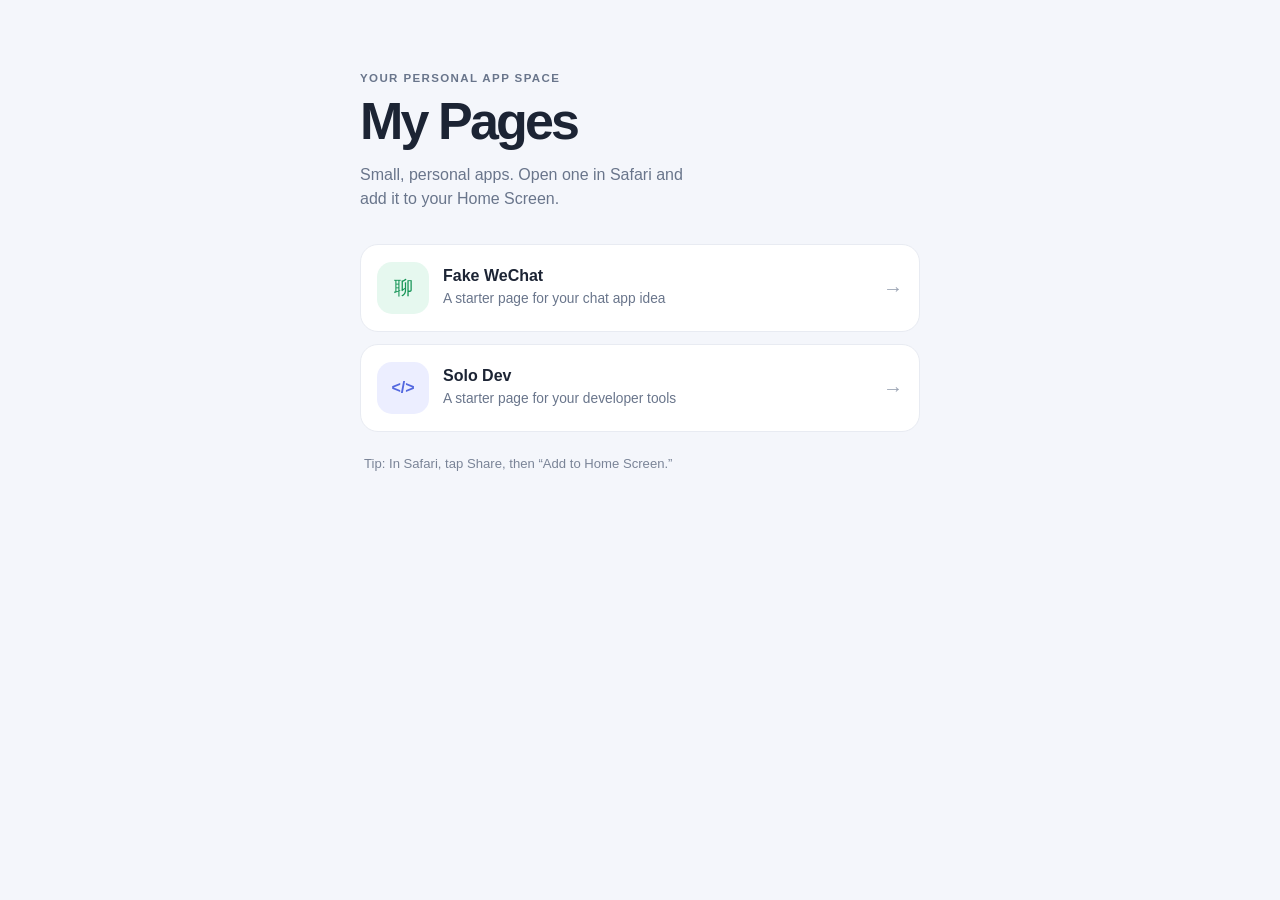
==== index.html @ 05540ae4 "add initial pages" ====
<!doctype html>
<html lang="en">
  <head>
    <meta charset="utf-8">
    <meta name="viewport" content="width=device-width, initial-scale=1">
    <meta name="theme-color" content="#f4f6fb">
    <meta name="apple-mobile-web-app-capable" content="yes">
    <meta name="apple-mobile-web-app-title" content="My Pages">
    <meta name="apple-mobile-web-app-status-bar-style" content="default">
    <title>My Pages</title>
    <link rel="stylesheet" href="styles.css">
  </head>
  <body>
    <main class="page">
      <header class="page-header">
        <p class="eyebrow">YOUR PERSONAL APP SPACE</p>
        <h1>My Pages</h1>
        <p class="intro">Small, personal apps. Open one in Safari and add it to your Home Screen.</p>
      </header>

      <nav class="app-list" aria-label="Your apps">
        <a class="app-card" href="fake-wechat/">
          <span class="app-icon app-icon-chat" aria-hidden="true">聊</span>
          <span class="app-copy">
            <strong>Fake WeChat</strong>
            <span>A starter page for your chat app idea</span>
          </span>
          <span class="arrow" aria-hidden="true">→</span>
        </a>
        <a class="app-card" href="solo-dev/">
          <span class="app-icon app-icon-dev" aria-hidden="true">&lt;/&gt;</span>
          <span class="app-copy">
            <strong>Solo Dev</strong>
            <span>A starter page for your developer tools</span>
          </span>
          <span class="arrow" aria-hidden="true">→</span>
        </a>
      </nav>

      <p class="hint">Tip: In Safari, tap Share, then “Add to Home Screen.”</p>
    </main>
  </body>
</html>
---- styles.css ----
:root {
  color-scheme: light;
  font-family: -apple-system, BlinkMacSystemFont, "Segoe UI", sans-serif;
  color: #1c2434;
  background: #f4f6fb;
  font-synthesis: none;
  text-rendering: optimizeLegibility;
}

* {
  box-sizing: border-box;
}

body {
  min-width: 320px;
  min-height: 100vh;
  margin: 0;
  padding: 48px 20px;
}

.page {
  width: min(100%, 560px);
  margin: 0 auto;
}

.page-header {
  margin: 24px 0 32px;
}

.eyebrow {
  margin: 0 0 10px;
  color: #69758b;
  font-size: 0.72rem;
  font-weight: 700;
  letter-spacing: 0.12em;
}

h1 {
  margin: 0;
  font-size: clamp(2.25rem, 9vw, 3.25rem);
  letter-spacing: -0.055em;
  line-height: 1.05;
}

.intro {
  max-width: 38ch;
  margin: 14px 0 0;
  color: #69758b;
  font-size: 1rem;
  line-height: 1.55;
}

.app-list {
  display: grid;
  gap: 12px;
}

.app-card {
  display: flex;
  align-items: center;
  gap: 14px;
  min-height: 88px;
  padding: 16px;
  border: 1px solid #e8ebf2;
  border-radius: 18px;
  background: #fff;
  color: inherit;
  text-decoration: none;
  transition: transform 140ms ease, box-shadow 140ms ease;
}

.app-card:hover {
  transform: translateY(-2px);
  box-shadow: 0 10px 24px rgb(34 48 78 / 8%);
}

.app-card:focus-visible,
.back-link:focus-visible {
  outline: 3px solid #7189f5;
  outline-offset: 3px;
}

.app-icon,
.placeholder-icon {
  display: grid;
  flex: 0 0 auto;
  width: 52px;
  height: 52px;
  place-items: center;
  border-radius: 15px;
  font-size: 1.2rem;
  font-weight: 700;
}

.app-icon-chat {
  background: #e6f8ef;
  color: #159456;
}

.app-icon-dev {
  background: #eceeff;
  color: #5368df;
  font-size: 1rem;
}

.app-copy {
  display: grid;
  gap: 5px;
}

.app-copy strong {
  font-size: 1rem;
}

.app-copy span {
  color: #69758b;
  font-size: 0.86rem;
  line-height: 1.35;
}

.arrow {
  margin-left: auto;
  color: #9aa3b3;
  font-size: 1.25rem;
}

.hint {
  margin: 22px 4px 0;
  color: #7a8497;
  font-size: 0.82rem;
  line-height: 1.5;
}

.app-page {
  padding-top: 8px;
}

.back-link {
  color: #5368df;
  font-size: 0.9rem;
  font-weight: 600;
  text-decoration: none;
}

.placeholder {
  display: grid;
  justify-items: start;
  gap: 12px;
  padding: 24px;
  border: 1px solid #e8ebf2;
  border-radius: 18px;
  background: #fff;
}

.placeholder-icon {
  width: 60px;
  height: 60px;
  border-radius: 18px;
}

.placeholder h2 {
  margin: 8px 0 0;
  font-size: 1.2rem;
}

.placeholder p {
  max-width: 38ch;
  margin: 0;
  color: #69758b;
  line-height: 1.55;
}

@media (max-width: 480px) {
  body {
    padding: 30px 18px;
  }
}

@media (prefers-reduced-motion: reduce) {
  *,
  *::before,
  *::after {
    scroll-behavior: auto !important;
    transition-duration: 0.01ms !important;
  }
}
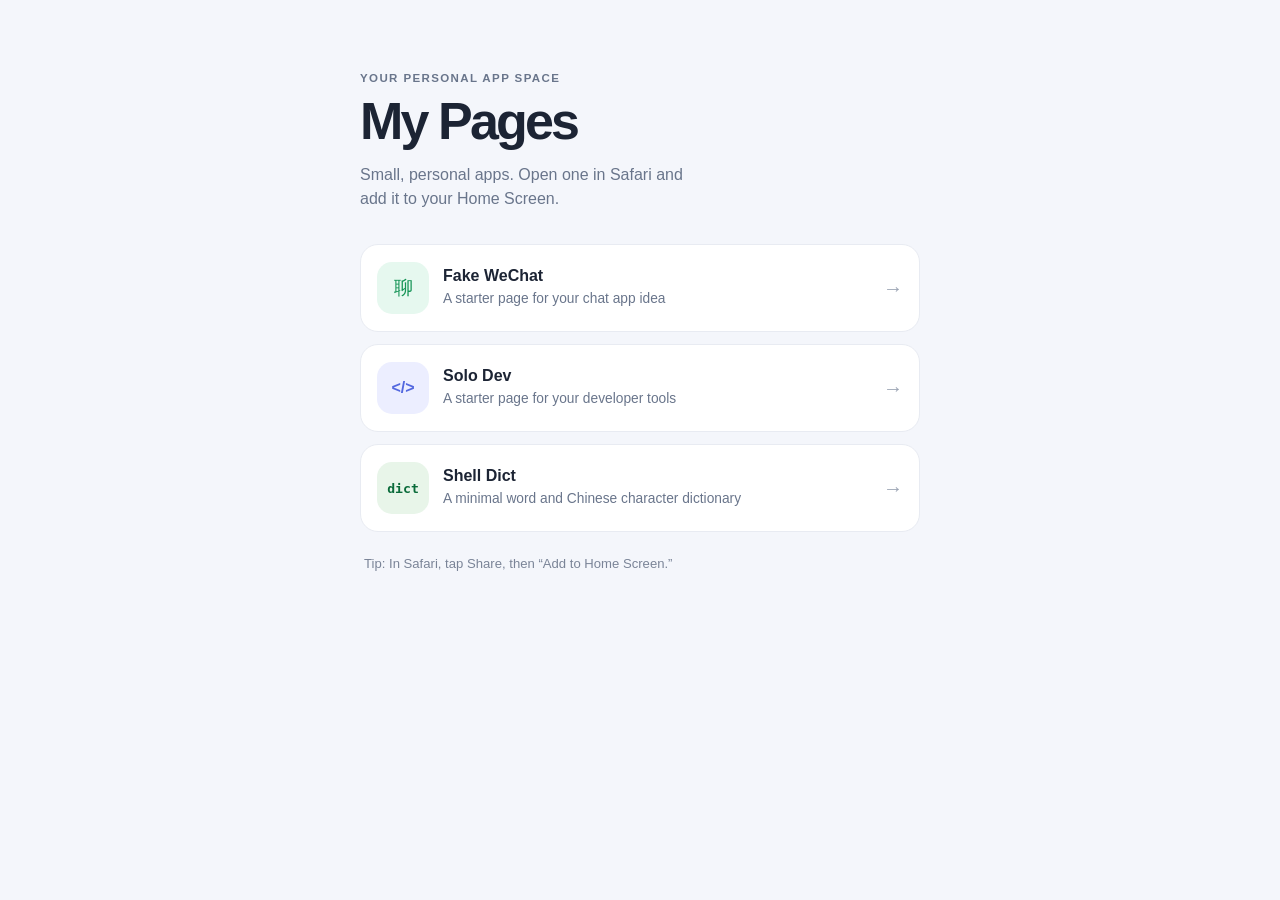
==== commit 25af7126: "Add Shell Dict to app launcher" ====
--- a/index.html
+++ b/index.html
@@ -35,6 +35,14 @@
           </span>
           <span class="arrow" aria-hidden="true">→</span>
         </a>
+        <a class="app-card" href="shell_dict/shell_dict.html">
+          <span class="app-icon app-icon-dict" aria-hidden="true">dict</span>
+          <span class="app-copy">
+            <strong>Shell Dict</strong>
+            <span>A minimal word and Chinese character dictionary</span>
+          </span>
+          <span class="arrow" aria-hidden="true">→</span>
+        </a>
       </nav>
 
       <p class="hint">Tip: In Safari, tap Share, then “Add to Home Screen.”</p>
--- a/styles.css
+++ b/styles.css
@@ -103,6 +103,13 @@
   font-size: 1rem;
 }
 
+.app-icon-dict {
+  background: #e8f5e9;
+  color: #0a6b3a;
+  font-family: ui-monospace, "SF Mono", Menlo, Consolas, monospace;
+  font-size: 0.82rem;
+}
+
 .app-copy {
   display: grid;
   gap: 5px;
